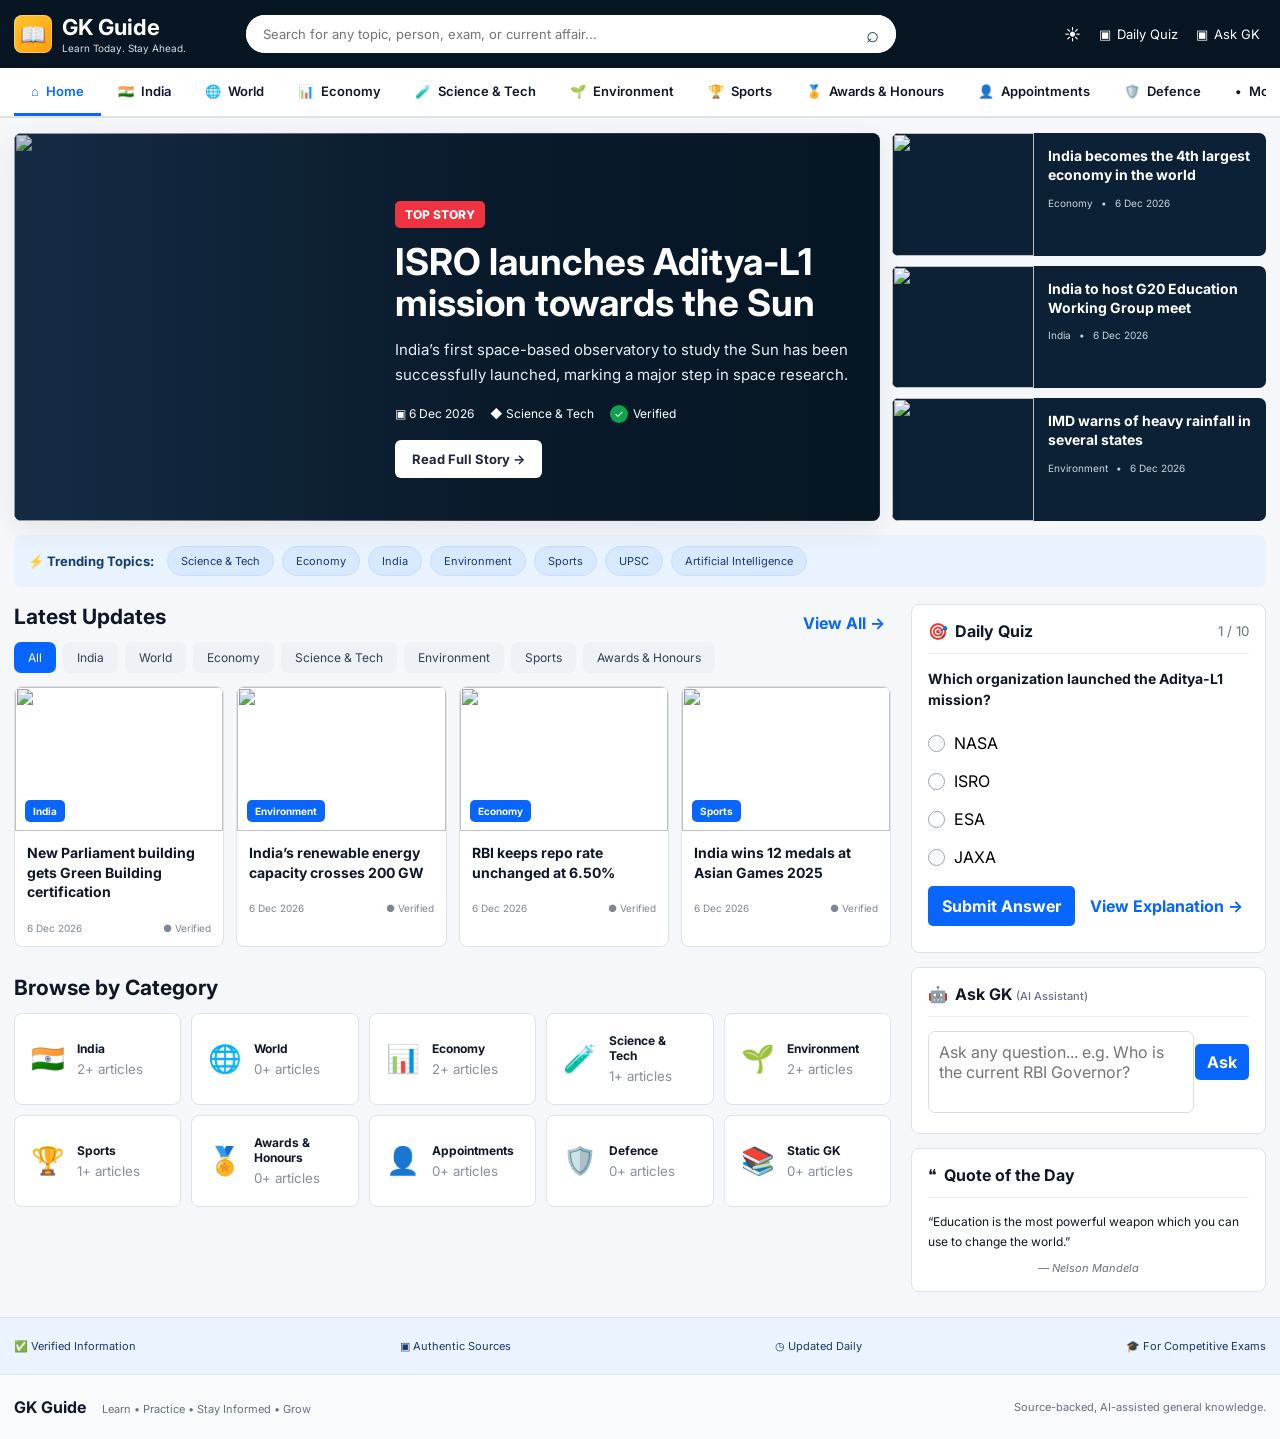
==== index.html @ d1c3825e "Add files via upload" ====
<!doctype html>
<html lang="en">
<head>
  <meta charset="utf-8">
  <meta name="viewport" content="width=device-width,initial-scale=1">
  <meta name="description" content="GK Guide — verified current affairs, general knowledge and daily quizzes">
  <title>GK Guide — Learn Today. Stay Ahead.</title>
  <link rel="preconnect" href="https://fonts.googleapis.com">
  <link rel="preconnect" href="https://fonts.gstatic.com" crossorigin>
  <link href="https://fonts.googleapis.com/css2?family=Inter:wght@400;500;600;700;800&display=swap" rel="stylesheet">
  <link rel="stylesheet" href="css/styles.css">
</head>
<body>
  <header class="site-header">
    <div class="topline shell">
      <a class="brand" href="index.html"><span class="brand-icon">📖</span><span><b id="siteName">GK Guide</b><small id="siteTagline">Learn Today. Stay Ahead.</small></span></a>
      <div class="searchbar"><input id="searchInput" type="search" placeholder="Search for any topic, person, exam, or current affair..."><button id="searchBtn" aria-label="Search">⌕</button></div>
      <div class="header-actions">
        <button class="round-btn" id="themeToggle" title="Theme">☀️</button>
        <a class="header-link" href="#quiz">▣ <span>Daily Quiz</span></a>
        <button class="header-link" id="askTop">▣ <span>Ask GK</span></button>
        <a class="login-btn" id="adminLink" href="#">Admin</a>
      </div>
    </div>
    <nav class="navline"><div class="shell nav-scroll" id="categoryNav"></div></nav>
  </header>

  <main>
    <section class="shell hero-layout">
      <article class="lead-card" id="heroStory"><div class="skeleton hero-skeleton"></div></article>
      <div class="hero-stack" id="heroStack"></div>
    </section>

    <section class="shell trending-strip">
      <b>⚡ Trending Topics:</b><div class="trend-chips" id="trendingTopics"></div>
    </section>

    <section class="shell main-layout">
      <div class="main-feed">
        <div class="section-head"><h2>Latest Updates</h2><button class="text-btn" id="viewAll">View All →</button></div>
        <div class="filter-row" id="filterRow"></div>
        <div class="update-grid" id="latestGrid"></div>

        <div class="section-head browse-head"><h2>Browse by Category</h2></div>
        <div class="browse-grid" id="categoryCards"></div>
      </div>

      <aside class="side-column">
        <section class="side-card quiz-panel" id="quiz">
          <div class="side-title"><span>🎯</span><h3>Daily Quiz</h3><small id="quizProgress">1 / 10</small></div>
          <div id="quizArea"></div>
        </section>
        <section class="side-card ask-card">
          <div class="side-title"><span>🤖</span><h3>Ask GK <small>(AI Assistant)</small></h3></div>
          <textarea id="askInput" rows="3" placeholder="Ask any question... e.g. Who is the current RBI Governor?"></textarea>
          <button class="primary-btn" id="askBtn">Ask</button>
          <div class="ask-answer" id="askAnswer"></div>
        </section>
        <section class="side-card quote-card">
          <div class="side-title"><span>❝</span><h3>Quote of the Day</h3></div>
          <blockquote id="quoteText">“Knowledge becomes useful when it helps you understand the world better.”</blockquote>
          <cite id="quoteAuthor">— GK Guide</cite>
        </section>
      </aside>
    </section>

    <section class="trustbar">
      <div class="shell trust-items">
        <span>✅ Verified Information</span><span>▣ Authentic Sources</span><span>◷ Updated Daily</span><span>🎓 For Competitive Exams</span>
      </div>
    </section>
  </main>

  <div class="modal-backdrop" id="modalBackdrop"></div>
  <section class="ask-modal" id="askModal" aria-hidden="true">
    <button class="modal-close" id="modalClose">×</button>
    <h2>Ask GK</h2><p>Ask from the published knowledge base. The assistant can use your verified content first.</p>
    <textarea id="modalAskInput" rows="4" placeholder="Ask a general knowledge question..."></textarea>
    <button class="primary-btn wide" id="modalAskBtn">Ask GK</button>
    <div class="ask-answer" id="modalAskAnswer"></div>
  </section>

  <footer class="footer"><div class="shell footer-row"><div><b id="footerName">GK Guide</b><span>Learn • Practice • Stay Informed • Grow</span></div><small>Source-backed, AI-assisted general knowledge.</small></div></footer>
  <script src="js/config.js"></script>
  <script src="js/app.js"></script>
</body>
</html>
---- css/styles.css ----
:root{--navy:#081522;--navy2:#0d2136;--blue:#0866ff;--blue2:#0756d9;--bg:#f5f7fa;--surface:#fff;--text:#101828;--muted:#667085;--line:#dde3ea;--soft:#edf4ff;--success:#12a150;--warning:#f6a800;--danger:#e34b4b;--radius:10px;--shadow:0 8px 28px rgba(16,24,40,.08)}
*{box-sizing:border-box}html{scroll-behavior:smooth}body{margin:0;background:var(--bg);color:var(--text);font-family:Inter,Arial,sans-serif}a{text-decoration:none;color:inherit}button,input,textarea,select{font:inherit}.shell{width:min(1460px,calc(100% - 28px));margin:auto}
.site-header{position:sticky;top:0;z-index:40;background:var(--surface);box-shadow:0 1px 0 var(--line)}.topline{height:68px;background:var(--navy);color:white;display:flex;align-items:center;gap:22px}.site-header:before{content:"";position:absolute;left:0;right:0;top:0;height:68px;background:var(--navy);z-index:-1}.brand{min-width:210px;display:flex;align-items:center;gap:10px}.brand-icon{width:38px;height:38px;border-radius:8px;background:linear-gradient(135deg,#ffc62e,#ff9f0a);display:grid;place-items:center;font-size:21px;box-shadow:inset 0 0 0 1px rgba(255,255,255,.3)}.brand b{display:block;font-size:22px}.brand small{display:block;font-size:10px;color:#d7e0e9;margin-top:2px}.searchbar{flex:1;max-width:650px;display:flex;background:white;border-radius:999px;overflow:hidden}.searchbar input{flex:1;border:0;outline:0;padding:11px 17px;font-size:13px;color:#344054}.searchbar button{width:48px;border:0;background:white;cursor:pointer;color:#24415f;font-size:22px}.header-actions{margin-left:auto;display:flex;align-items:center;gap:12px}.round-btn,.header-link{background:transparent;border:0;color:white;cursor:pointer}.header-link{display:flex;align-items:center;gap:6px;font-size:13px}.login-btn{background:var(--blue);padding:10px 18px;border-radius:7px;font-weight:700;font-size:13px}.navline{background:white;border-bottom:1px solid var(--line)}.nav-scroll{height:48px;display:flex;align-items:stretch;overflow:auto}.nav-item{white-space:nowrap;display:flex;align-items:center;gap:7px;padding:0 17px;font-size:13px;font-weight:600;border-bottom:3px solid transparent}.nav-item.active{color:var(--blue);border-bottom-color:var(--blue)}.nav-item:hover{background:#f7f9fb}
.hero-layout{display:grid;grid-template-columns:2.2fr .95fr;gap:12px;padding-top:16px}.lead-card{height:388px;border-radius:8px;overflow:hidden;position:relative;background:#17304b;box-shadow:var(--shadow);cursor:pointer}.lead-card>img{width:100%;height:100%;object-fit:cover;position:absolute;inset:0}.lead-gradient{position:absolute;inset:0;background:linear-gradient(90deg,rgba(4,18,31,.2) 5%,rgba(4,18,31,.72) 54%,rgba(4,18,31,.88) 100%)}.lead-copy{position:absolute;left:44%;right:32px;top:68px;color:white}.top-story{display:inline-block;background:#ef3340;padding:6px 10px;border-radius:5px;font-weight:800;font-size:12px}.lead-copy h1{font-size:37px;line-height:1.1;margin:14px 0}.lead-copy p{font-size:15px;line-height:1.65;color:#e7eef5}.meta-row{display:flex;align-items:center;gap:16px;flex-wrap:wrap;font-size:12px;margin:17px 0}.verified-dot{display:inline-flex;align-items:center;gap:5px}.verified-dot:before{content:"✓";width:18px;height:18px;background:var(--success);color:white;border-radius:50%;display:grid;place-items:center;font-size:11px}.read-btn{display:inline-block;background:white;color:#1e293b;padding:11px 17px;border-radius:6px;font-weight:700;font-size:13px}.hero-stack{display:grid;grid-template-rows:repeat(3,1fr);gap:10px}.mini-story{display:grid;grid-template-columns:38% 1fr;min-height:0;background:var(--navy2);color:white;border-radius:7px;overflow:hidden;cursor:pointer}.mini-story img{width:100%;height:100%;object-fit:cover}.mini-story-copy{padding:14px}.mini-story h3{font-size:14px;line-height:1.35;margin:0 0 12px}.mini-meta{font-size:10px;color:#cad5df;display:flex;gap:8px;align-items:center}
.trending-strip{margin-top:14px;background:#e9f2ff;border-radius:7px;padding:11px 14px;display:flex;align-items:center;gap:13px;overflow:auto}.trending-strip b{white-space:nowrap;color:#143c72;font-size:13px}.trend-chips{display:flex;gap:8px}.trend-chip{white-space:nowrap;padding:7px 13px;background:#d8e8ff;border:1px solid #c7ddfb;border-radius:999px;font-size:11px;color:#143c72}
.main-layout{display:grid;grid-template-columns:minmax(0,1fr) 355px;gap:20px;margin-top:17px}.section-head{display:flex;justify-content:space-between;align-items:center}.section-head h2{font-size:21px;margin:0 0 13px}.text-btn{border:0;background:transparent;color:var(--blue);font-weight:700;cursor:pointer}.filter-row{display:flex;gap:7px;margin-bottom:13px;overflow:auto}.filter-btn{border:0;background:#eef2f7;color:#344054;padding:8px 14px;border-radius:7px;white-space:nowrap;cursor:pointer;font-size:12px}.filter-btn.active{background:var(--blue);color:white}.update-grid{display:grid;grid-template-columns:repeat(4,1fr);gap:12px}.update-card{background:white;border:1px solid var(--line);border-radius:8px;overflow:hidden;cursor:pointer;transition:.18s}.update-card:hover{transform:translateY(-2px);box-shadow:var(--shadow)}.update-image{height:144px;position:relative;overflow:hidden}.update-image img{width:100%;height:100%;object-fit:cover}.category-pill{position:absolute;left:10px;bottom:9px;padding:5px 8px;border-radius:5px;background:var(--blue);color:white;font-size:10px;font-weight:700}.update-body{padding:12px}.update-body h3{font-size:14px;line-height:1.4;margin:0 0 20px}.card-meta{display:flex;justify-content:space-between;color:#7d8794;font-size:10px}.browse-head{margin-top:28px}.browse-grid{display:grid;grid-template-columns:repeat(5,1fr);gap:10px}.browse-card{min-height:92px;background:white;border:1px solid var(--line);border-radius:8px;padding:16px;display:flex;align-items:center;gap:12px;cursor:pointer}.browse-card:hover{border-color:#b6c8e1}.browse-icon{font-size:27px}.browse-card b{font-size:12px;display:block}.browse-card small{color:#87909d;display:block;margin-top:5px}
.side-column{display:flex;flex-direction:column;gap:14px}.side-card{background:white;border:1px solid var(--line);border-radius:8px;padding:16px}.side-title{display:flex;align-items:center;gap:7px;border-bottom:1px solid #edf0f4;padding-bottom:12px;margin-bottom:14px}.side-title h3{margin:0;font-size:16px}.side-title h3 small{font-weight:500;color:var(--muted);font-size:11px}.side-title>small{margin-left:auto;color:#697386}.quiz-panel p{font-size:14px;line-height:1.5;font-weight:700}.quiz-option{display:flex;gap:9px;align-items:center;padding:9px 0;background:transparent;border:0;width:100%;text-align:left;cursor:pointer}.quiz-radio{width:17px;height:17px;border:1.5px solid #98a2b3;border-radius:50%;display:grid;place-items:center}.quiz-option.selected .quiz-radio:after{content:"";width:8px;height:8px;border-radius:50%;background:var(--blue)}.primary-btn{background:var(--blue);color:white;border:0;border-radius:5px;padding:10px 14px;font-weight:700;cursor:pointer}.primary-btn.wide{width:100%}.quiz-actions{display:flex;justify-content:space-between;align-items:center;margin-top:10px}.quiz-result{font-size:12px;margin-top:10px;color:#344054}.ask-card{position:relative}.ask-card textarea,.ask-modal textarea{width:calc(100% - 55px);resize:none;border:1px solid #d8dee7;border-radius:7px;padding:10px;outline:0}.ask-card .primary-btn{position:absolute;right:16px;top:76px;padding:8px 12px}.ask-answer{display:none;margin-top:12px;padding:11px;background:#f4f8ff;border-radius:7px;font-size:12px;line-height:1.5}.ask-answer.show{display:block}.quote-card blockquote{font-size:12px;line-height:1.7;margin:0}.quote-card cite{display:block;margin-top:8px;text-align:center;font-size:11px;color:#667085}.trustbar{margin-top:25px;background:#eaf3ff;border-top:1px solid #d5e4f6}.trust-items{min-height:56px;display:flex;justify-content:space-between;align-items:center;gap:20px;font-size:11px;color:#183b67}.footer{background:#f8fafc;border-top:1px solid var(--line);padding:22px 0}.footer-row{display:flex;justify-content:space-between;align-items:center}.footer-row b{margin-right:16px}.footer-row span,.footer-row small{color:#667085;font-size:11px}
.modal-backdrop{position:fixed;inset:0;background:rgba(3,10,18,.55);z-index:70;opacity:0;pointer-events:none;transition:.2s}.modal-backdrop.open{opacity:1;pointer-events:auto}.ask-modal{position:fixed;left:50%;top:50%;transform:translate(-50%,-46%) scale(.98);width:min(580px,calc(100% - 30px));background:white;border-radius:14px;padding:24px;z-index:80;opacity:0;pointer-events:none;box-shadow:0 30px 80px rgba(0,0,0,.25);transition:.2s}.ask-modal.open{opacity:1;pointer-events:auto;transform:translate(-50%,-50%) scale(1)}.ask-modal textarea{width:100%;margin:10px 0}.modal-close{position:absolute;right:14px;top:12px;border:0;background:#eef2f5;border-radius:50%;width:32px;height:32px;font-size:20px;cursor:pointer}
.breadcrumbs{font-size:11px;color:#718096;padding:18px 0}.article-layout{display:grid;grid-template-columns:minmax(0,1fr) 315px;gap:18px}.article-main,.article-side-card{background:white;border:1px solid var(--line);border-radius:8px}.article-main{padding:0 0 22px}.article-cover{width:100%;height:375px;object-fit:cover;border-radius:8px 8px 0 0}.article-content{padding:18px}.article-content h1{font-size:28px;line-height:1.18;margin:10px 0}.article-content p{font-size:13px;line-height:1.7;color:#3e4855}.article-meta{display:flex;gap:10px;align-items:center;font-size:10px;color:#667085;margin-bottom:14px}.keyfacts-table{width:100%;border-collapse:collapse;font-size:11px}.keyfacts-table td{border:1px solid #dce2e9;padding:7px}.keyfacts-table td:first-child{font-weight:700;width:32%;background:#f7f9fb}.article-aside{display:flex;flex-direction:column;gap:12px}.article-side-card{padding:15px}.article-side-card h3{font-size:14px;margin:0 0 11px}.article-side-card p{font-size:11px;line-height:1.6;color:#4f5966}.source-item{display:block;color:var(--blue);font-size:11px;padding:6px 0}.article-skeleton{height:600px}
.skeleton{background:linear-gradient(90deg,#e9edf2,#f6f8fa,#e9edf2);background-size:200% 100%;animation:loading 1.3s infinite}.hero-skeleton{height:100%}@keyframes loading{to{background-position:-200% 0}}.empty{padding:28px;text-align:center;background:white;border:1px dashed var(--line);border-radius:8px;color:#7b8490}
body.dark{--bg:#0d131b;--surface:#111a24;--text:#ecf2f8;--muted:#9ca8b6;--line:#273441}.dark .navline,.dark .update-card,.dark .browse-card,.dark .side-card,.dark .article-main,.dark .article-side-card,.dark .ask-modal,.dark .footer{background:#111a24}.dark .filter-btn{background:#1b2733;color:#d5dce4}.dark .trending-strip{background:#12243a}.dark .trend-chip{background:#193453;border-color:#23476f;color:#d7e9ff}.dark .ask-answer,.dark .keyfacts-table td:first-child{background:#172331}.dark .quote-card blockquote,.dark .article-content p,.dark .article-side-card p{color:#c2cad3}
@media(max-width:1100px){.hero-layout{grid-template-columns:1.8fr 1fr}.main-layout{grid-template-columns:1fr}.side-column{display:grid;grid-template-columns:repeat(3,1fr)}.update-grid{grid-template-columns:repeat(3,1fr)}.browse-grid{grid-template-columns:repeat(4,1fr)}.header-link span{display:none}.brand{min-width:auto}.lead-copy{left:38%}}
@media(max-width:800px){.topline{height:auto;min-height:68px;padding:10px 0;flex-wrap:wrap}.site-header:before{height:100px}.searchbar{order:3;min-width:100%}.hero-layout{grid-template-columns:1fr}.hero-stack{grid-template-columns:repeat(3,1fr);grid-template-rows:none}.mini-story{grid-template-columns:1fr}.mini-story img{height:110px}.lead-copy{left:24px;top:auto;bottom:25px}.lead-copy h1{font-size:28px}.lead-gradient{background:linear-gradient(0deg,rgba(4,18,31,.9),rgba(4,18,31,.18))}.update-grid{grid-template-columns:repeat(2,1fr)}.browse-grid{grid-template-columns:repeat(2,1fr)}.side-column{grid-template-columns:1fr}.article-layout{grid-template-columns:1fr}.trust-items{flex-wrap:wrap;justify-content:flex-start;padding:12px 0}}
@media(max-width:520px){.shell{width:min(100% - 20px,1460px)}.brand b{font-size:18px}.header-actions{gap:7px}.login-btn{padding:8px 10px}.round-btn{display:none}.hero-stack{grid-template-columns:1fr}.lead-card{height:390px}.update-grid{grid-template-columns:1fr}.browse-grid{grid-template-columns:1fr 1fr}.footer-row{align-items:flex-start;gap:12px;flex-direction:column}.article-cover{height:240px}.article-content h1{font-size:23px}}
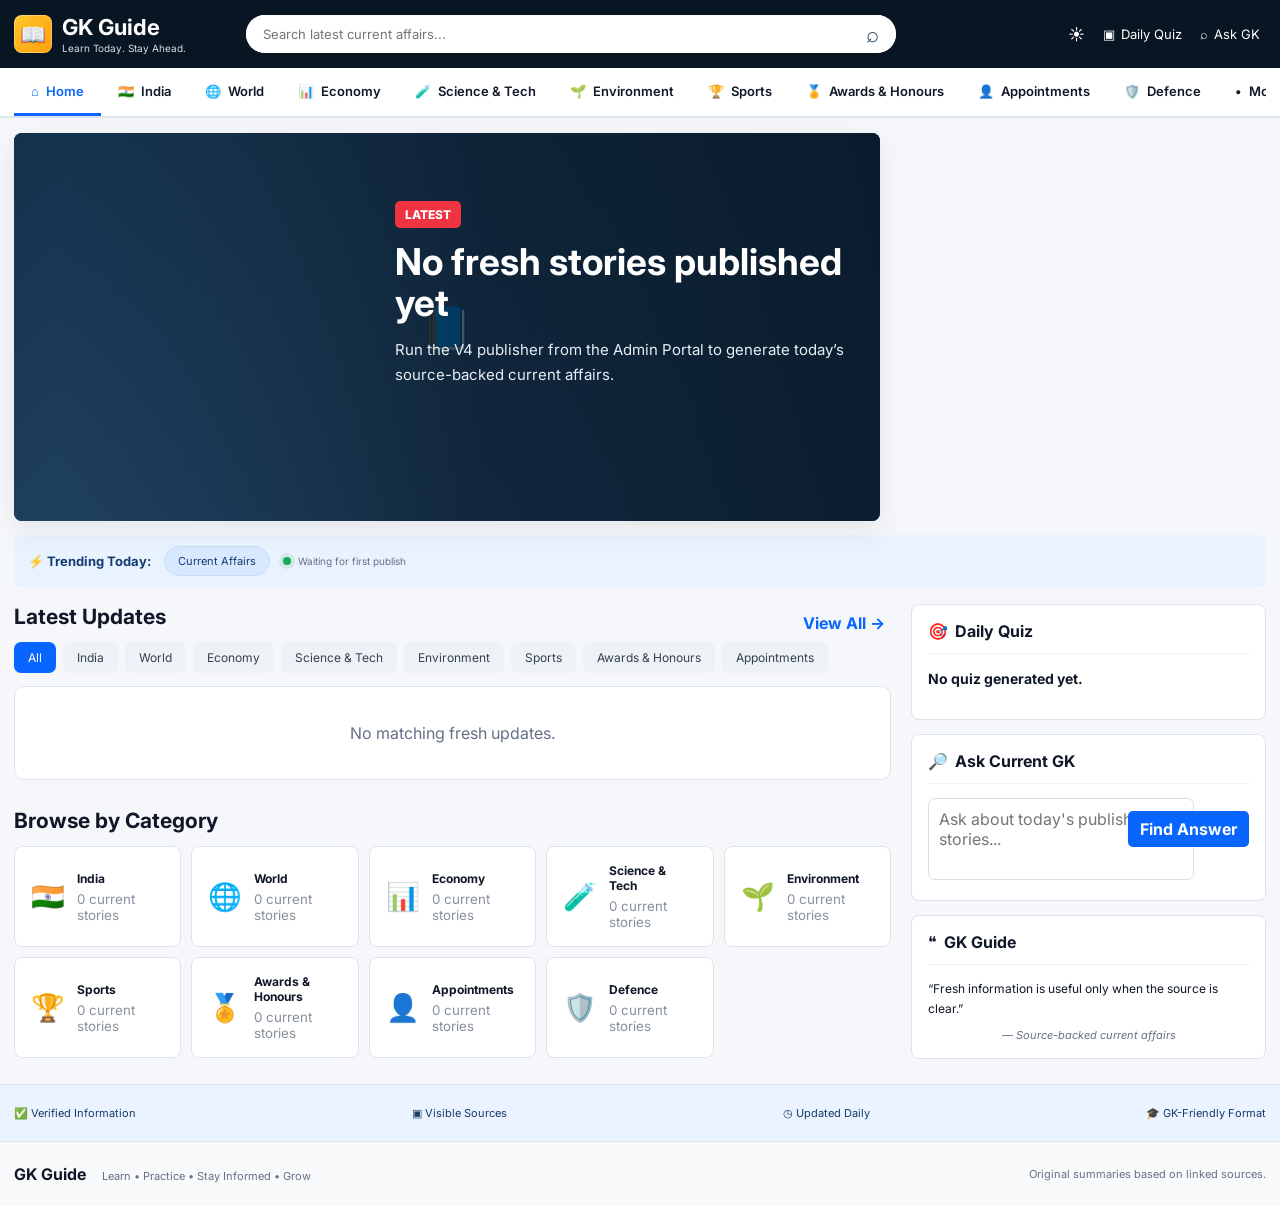
==== commit 5bf35834: "Add files via upload" ====
--- a/index.html
+++ b/index.html
@@ -3,7 +3,7 @@
 <head>
   <meta charset="utf-8">
   <meta name="viewport" content="width=device-width,initial-scale=1">
-  <meta name="description" content="GK Guide — verified current affairs, general knowledge and daily quizzes">
+  <meta name="description" content="GK Guide — source-backed latest current affairs, general knowledge and daily quizzes">
   <title>GK Guide — Learn Today. Stay Ahead.</title>
   <link rel="preconnect" href="https://fonts.googleapis.com">
   <link rel="preconnect" href="https://fonts.gstatic.com" crossorigin>
@@ -11,77 +11,87 @@
   <link rel="stylesheet" href="css/styles.css">
 </head>
 <body>
-  <header class="site-header">
-    <div class="topline shell">
-      <a class="brand" href="index.html"><span class="brand-icon">📖</span><span><b id="siteName">GK Guide</b><small id="siteTagline">Learn Today. Stay Ahead.</small></span></a>
-      <div class="searchbar"><input id="searchInput" type="search" placeholder="Search for any topic, person, exam, or current affair..."><button id="searchBtn" aria-label="Search">⌕</button></div>
-      <div class="header-actions">
-        <button class="round-btn" id="themeToggle" title="Theme">☀️</button>
-        <a class="header-link" href="#quiz">▣ <span>Daily Quiz</span></a>
-        <button class="header-link" id="askTop">▣ <span>Ask GK</span></button>
-        <a class="login-btn" id="adminLink" href="#">Admin</a>
-      </div>
+<header class="site-header">
+  <div class="topline shell">
+    <a class="brand" href="index.html"><span class="brand-icon">📖</span><span><b id="siteName">GK Guide</b><small>Learn Today. Stay Ahead.</small></span></a>
+    <div class="searchbar"><input id="searchInput" type="search" placeholder="Search latest current affairs..."><button id="searchBtn" aria-label="Search">⌕</button></div>
+    <div class="header-actions">
+      <button class="round-btn" id="themeToggle">☀️</button>
+      <a class="header-link" href="#quiz">▣ <span>Daily Quiz</span></a>
+      <button class="header-link" id="askTop">⌕ <span>Ask GK</span></button>
+      <a class="login-btn" id="adminLink" href="#" target="_blank">Admin</a>
     </div>
-    <nav class="navline"><div class="shell nav-scroll" id="categoryNav"></div></nav>
-  </header>
+  </div>
+  <nav class="navline"><div class="shell nav-scroll" id="categoryNav"></div></nav>
+</header>
 
-  <main>
-    <section class="shell hero-layout">
-      <article class="lead-card" id="heroStory"><div class="skeleton hero-skeleton"></div></article>
-      <div class="hero-stack" id="heroStack"></div>
-    </section>
-
-    <section class="shell trending-strip">
-      <b>⚡ Trending Topics:</b><div class="trend-chips" id="trendingTopics"></div>
-    </section>
-
-    <section class="shell main-layout">
-      <div class="main-feed">
-        <div class="section-head"><h2>Latest Updates</h2><button class="text-btn" id="viewAll">View All →</button></div>
-        <div class="filter-row" id="filterRow"></div>
-        <div class="update-grid" id="latestGrid"></div>
-
-        <div class="section-head browse-head"><h2>Browse by Category</h2></div>
-        <div class="browse-grid" id="categoryCards"></div>
-      </div>
-
-      <aside class="side-column">
-        <section class="side-card quiz-panel" id="quiz">
-          <div class="side-title"><span>🎯</span><h3>Daily Quiz</h3><small id="quizProgress">1 / 10</small></div>
-          <div id="quizArea"></div>
-        </section>
-        <section class="side-card ask-card">
-          <div class="side-title"><span>🤖</span><h3>Ask GK <small>(AI Assistant)</small></h3></div>
-          <textarea id="askInput" rows="3" placeholder="Ask any question... e.g. Who is the current RBI Governor?"></textarea>
-          <button class="primary-btn" id="askBtn">Ask</button>
-          <div class="ask-answer" id="askAnswer"></div>
-        </section>
-        <section class="side-card quote-card">
-          <div class="side-title"><span>❝</span><h3>Quote of the Day</h3></div>
-          <blockquote id="quoteText">“Knowledge becomes useful when it helps you understand the world better.”</blockquote>
-          <cite id="quoteAuthor">— GK Guide</cite>
-        </section>
-      </aside>
-    </section>
-
-    <section class="trustbar">
-      <div class="shell trust-items">
-        <span>✅ Verified Information</span><span>▣ Authentic Sources</span><span>◷ Updated Daily</span><span>🎓 For Competitive Exams</span>
-      </div>
-    </section>
-  </main>
-
-  <div class="modal-backdrop" id="modalBackdrop"></div>
-  <section class="ask-modal" id="askModal" aria-hidden="true">
-    <button class="modal-close" id="modalClose">×</button>
-    <h2>Ask GK</h2><p>Ask from the published knowledge base. The assistant can use your verified content first.</p>
-    <textarea id="modalAskInput" rows="4" placeholder="Ask a general knowledge question..."></textarea>
-    <button class="primary-btn wide" id="modalAskBtn">Ask GK</button>
-    <div class="ask-answer" id="modalAskAnswer"></div>
+<main>
+  <section class="shell hero-layout">
+    <article class="lead-card" id="heroStory"><div class="skeleton hero-skeleton"></div></article>
+    <div class="hero-stack" id="heroStack"></div>
   </section>
 
-  <footer class="footer"><div class="shell footer-row"><div><b id="footerName">GK Guide</b><span>Learn • Practice • Stay Informed • Grow</span></div><small>Source-backed, AI-assisted general knowledge.</small></div></footer>
-  <script src="js/config.js"></script>
-  <script src="js/app.js"></script>
+  <section class="shell trending-strip">
+    <b>⚡ Trending Today:</b><div class="trend-chips" id="trendingTopics"></div>
+    <div class="live-status"><span class="live-dot"></span><span id="lastUpdated">Loading latest feed…</span></div>
+  </section>
+
+  <section class="shell main-layout">
+    <div class="main-feed">
+      <div class="section-head"><h2>Latest Updates</h2><button class="text-btn" id="viewAll">View All →</button></div>
+      <div class="filter-row" id="filterRow"></div>
+      <div class="update-grid" id="latestGrid"></div>
+
+      <div class="section-head browse-head"><h2>Browse by Category</h2></div>
+      <div class="browse-grid" id="categoryCards"></div>
+    </div>
+
+    <aside class="side-column">
+      <section class="side-card quiz-panel" id="quiz">
+        <div class="side-title"><span>🎯</span><h3>Daily Quiz</h3><small id="quizProgress"></small></div>
+        <div id="quizArea"></div>
+      </section>
+
+      <section class="side-card ask-card">
+        <div class="side-title"><span>🔎</span><h3>Ask Current GK</h3></div>
+        <textarea id="askInput" rows="3" placeholder="Ask about today's published stories..."></textarea>
+        <button class="primary-btn" id="askBtn">Find Answer</button>
+        <div class="ask-answer" id="askAnswer"></div>
+      </section>
+
+      <section class="side-card quote-card">
+        <div class="side-title"><span>❝</span><h3>GK Guide</h3></div>
+        <blockquote>“Fresh information is useful only when the source is clear.”</blockquote>
+        <cite>— Source-backed current affairs</cite>
+      </section>
+    </aside>
+  </section>
+
+  <section class="trustbar">
+    <div class="shell trust-items">
+      <span>✅ Verified Information</span><span>▣ Visible Sources</span><span>◷ Updated Daily</span><span>🎓 GK-Friendly Format</span>
+    </div>
+  </section>
+</main>
+
+<div class="modal-backdrop" id="modalBackdrop"></div>
+<section class="ask-modal" id="askModal" aria-hidden="true">
+  <button class="modal-close" id="modalClose">×</button>
+  <h2>Ask Current GK</h2>
+  <p>Search the currently published verified stories.</p>
+  <textarea id="modalAskInput" rows="4" placeholder="Example: What did RBI announce?"></textarea>
+  <button class="primary-btn wide" id="modalAskBtn">Find Answer</button>
+  <div class="ask-answer" id="modalAskAnswer"></div>
+</section>
+
+<footer class="footer">
+  <div class="shell footer-row">
+    <div><b>GK Guide</b><span>Learn • Practice • Stay Informed • Grow</span></div>
+    <small>Original summaries based on linked sources.</small>
+  </div>
+</footer>
+
+<script src="js/config.js"></script>
+<script src="js/app.js"></script>
 </body>
-</html>
+</html>
--- a/css/styles.css
+++ b/css/styles.css
@@ -12,3 +12,16 @@
 @media(max-width:1100px){.hero-layout{grid-template-columns:1.8fr 1fr}.main-layout{grid-template-columns:1fr}.side-column{display:grid;grid-template-columns:repeat(3,1fr)}.update-grid{grid-template-columns:repeat(3,1fr)}.browse-grid{grid-template-columns:repeat(4,1fr)}.header-link span{display:none}.brand{min-width:auto}.lead-copy{left:38%}}
 @media(max-width:800px){.topline{height:auto;min-height:68px;padding:10px 0;flex-wrap:wrap}.site-header:before{height:100px}.searchbar{order:3;min-width:100%}.hero-layout{grid-template-columns:1fr}.hero-stack{grid-template-columns:repeat(3,1fr);grid-template-rows:none}.mini-story{grid-template-columns:1fr}.mini-story img{height:110px}.lead-copy{left:24px;top:auto;bottom:25px}.lead-copy h1{font-size:28px}.lead-gradient{background:linear-gradient(0deg,rgba(4,18,31,.9),rgba(4,18,31,.18))}.update-grid{grid-template-columns:repeat(2,1fr)}.browse-grid{grid-template-columns:repeat(2,1fr)}.side-column{grid-template-columns:1fr}.article-layout{grid-template-columns:1fr}.trust-items{flex-wrap:wrap;justify-content:flex-start;padding:12px 0}}
 @media(max-width:520px){.shell{width:min(100% - 20px,1460px)}.brand b{font-size:18px}.header-actions{gap:7px}.login-btn{padding:8px 10px}.round-btn{display:none}.hero-stack{grid-template-columns:1fr}.lead-card{height:390px}.update-grid{grid-template-columns:1fr}.browse-grid{grid-template-columns:1fr 1fr}.footer-row{align-items:flex-start;gap:12px;flex-direction:column}.article-cover{height:240px}.article-content h1{font-size:23px}}
+
+
+.source-line{display:flex;align-items:center;gap:6px;margin-top:9px;font-size:10px;color:#667085;white-space:nowrap;overflow:hidden;text-overflow:ellipsis}
+.source-line a{color:#0866ff;font-weight:700}.source-line a:hover{text-decoration:underline}
+.source-mark{width:16px;height:16px;border-radius:50%;display:grid;place-items:center;background:#e8f6ed;color:#14924a;font-size:10px;font-weight:800;flex:0 0 auto}
+.update-body h3{margin-bottom:8px}.mini-source{font-size:9px;color:#b9c7d4;margin-top:8px;white-space:nowrap;overflow:hidden;text-overflow:ellipsis}
+.lead-source{display:inline-flex;align-items:center;gap:5px;color:#eef6ff}.lead-source b{color:white}
+.article-source-banner{margin:12px 0 18px;padding:11px 13px;background:#edf5ff;border:1px solid #d2e5ff;border-radius:8px;display:flex;gap:9px;align-items:center;font-size:12px}
+.article-source-banner a{color:#0866ff;font-weight:700}
+.live-status{display:flex;align-items:center;gap:7px;font-size:10px;color:#667085}.live-dot{width:8px;height:8px;background:#18a957;border-radius:50%;box-shadow:0 0 0 4px rgba(24,169,87,.12)}
+.empty-feed{grid-column:1/-1;background:white;border:1px solid #dde3ea;border-radius:10px;padding:36px;text-align:center;color:#667085}
+.fallback-card{width:100%;height:100%;display:grid;place-items:center;background:linear-gradient(135deg,#183956,#3f6f9f);color:white;font-size:42px}
+body.dark .source-line{color:#aeb9c5}body.dark .article-source-banner{background:#10273f;border-color:#254464}
